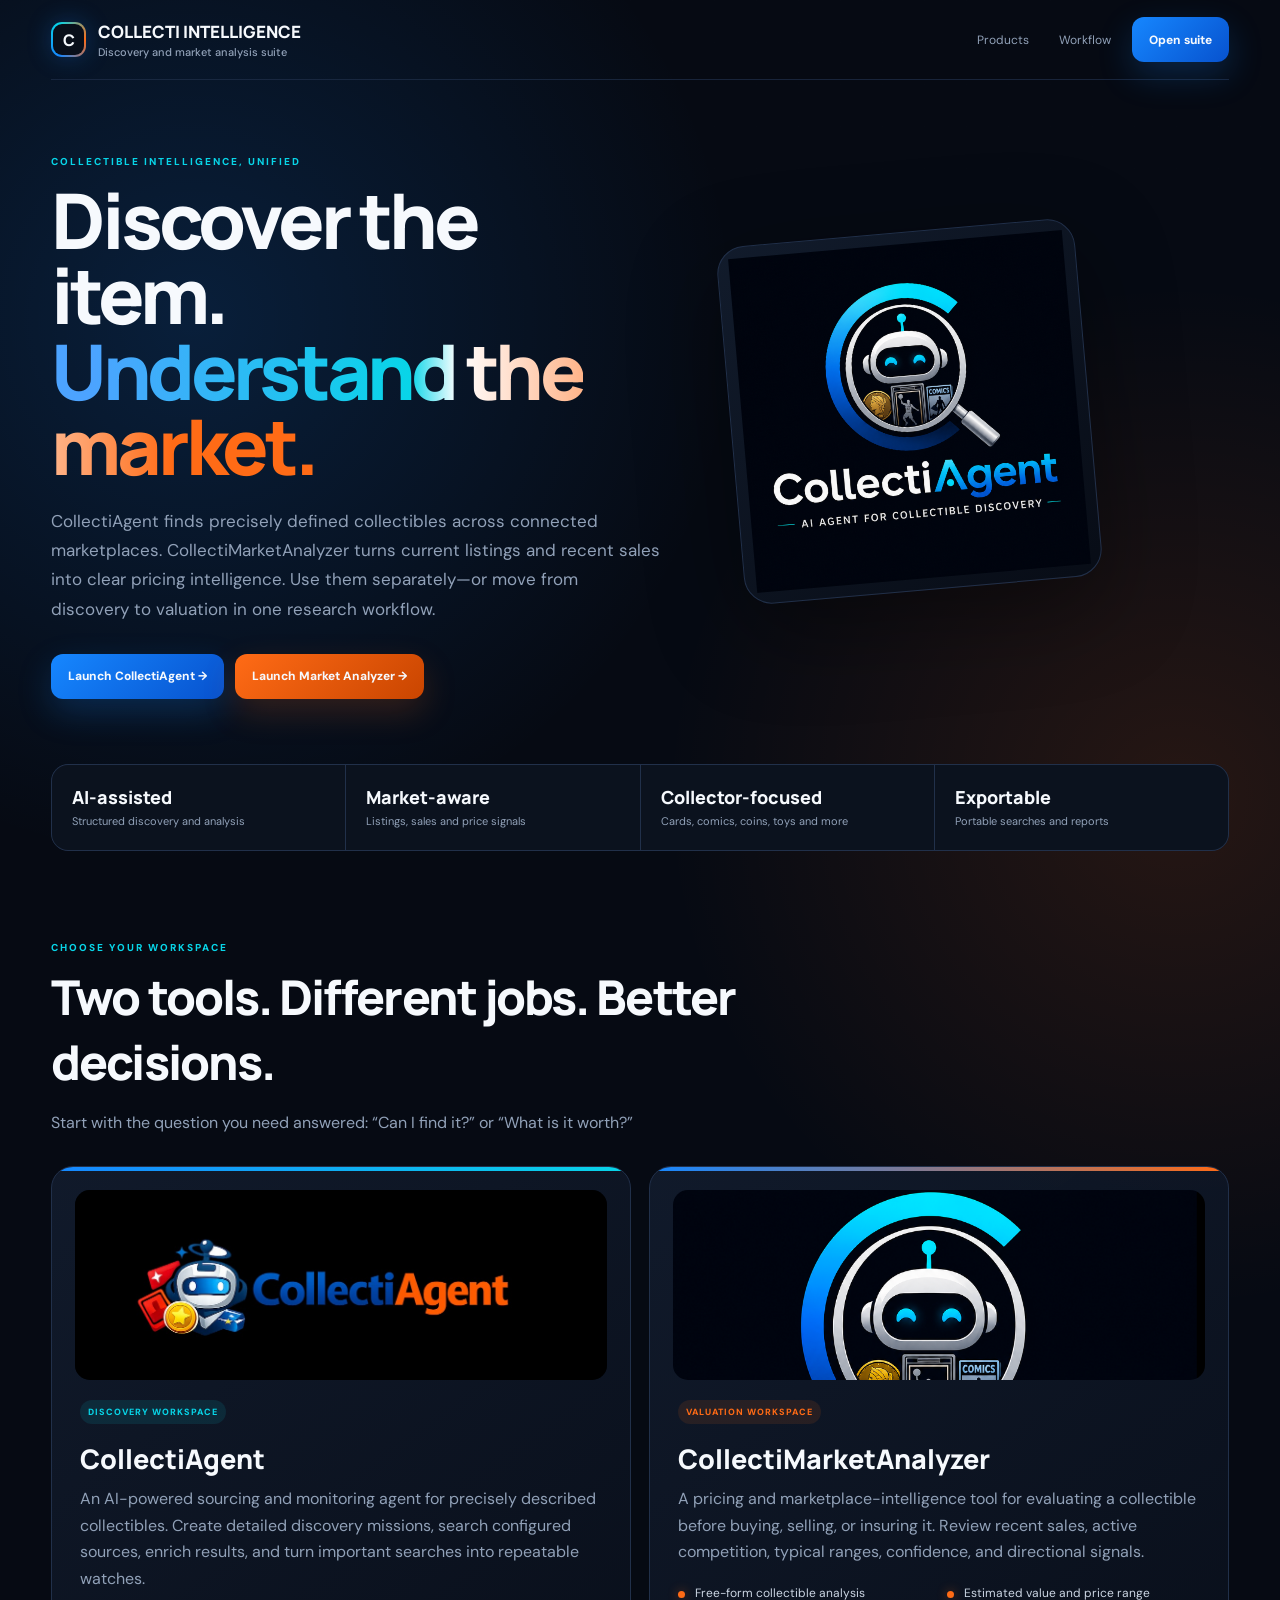
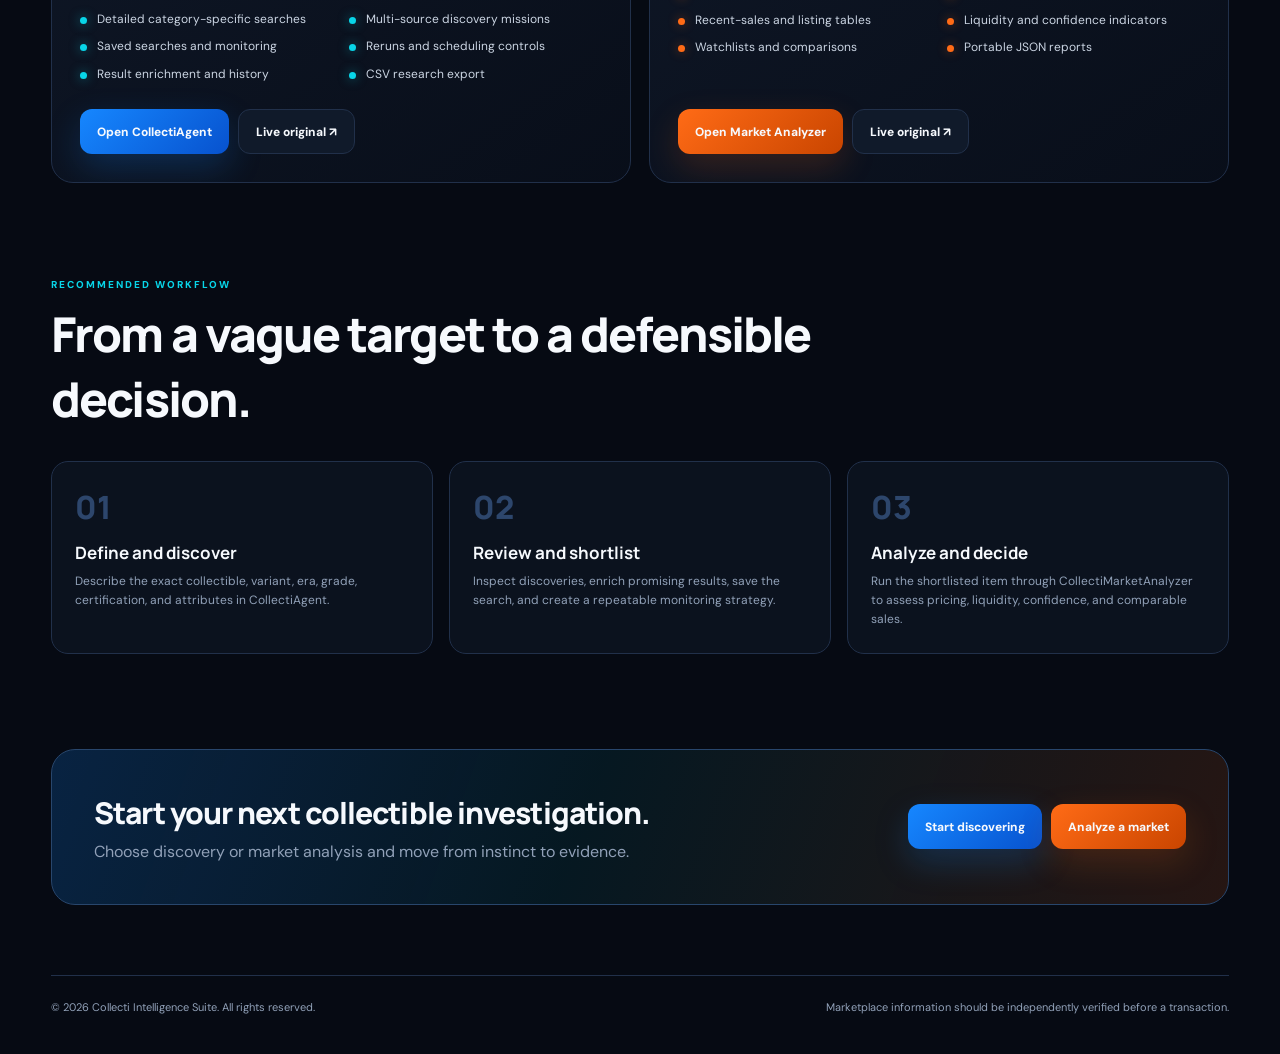
==== index.html @ 6632c027 "Add files via upload" ====
<!doctype html>
<html lang="en">
<head>
  <meta charset="utf-8">
  <meta name="viewport" content="width=device-width, initial-scale=1">
  <meta name="theme-color" content="#060a13">
  <meta name="description" content="Access CollectiAgent discovery and CollectiMarketAnalyzer pricing intelligence from one professional collectible research workspace.">
  <title>Collecti Intelligence Suite</title>
  <link rel="preconnect" href="https://fonts.googleapis.com">
  <link rel="preconnect" href="https://fonts.gstatic.com" crossorigin>
  <link href="https://fonts.googleapis.com/css2?family=DM+Sans:wght@400;500;600;700&family=Manrope:wght@500;600;700;800&display=swap" rel="stylesheet">
  <style>
    :root{--bg:#060a13;--panel:#0e1625;--line:#21304a;--ink:#f6f9fd;--muted:#91a1b8;--blue:#1687ff;--cyan:#08d5e8;--orange:#ff6b16;--green:#38d98a;--shadow:0 28px 90px rgba(0,0,0,.42)}
    *{box-sizing:border-box}html{scroll-behavior:smooth}body{margin:0;min-height:100%;color:var(--ink);font-family:'DM Sans',system-ui,sans-serif;background:radial-gradient(circle at 15% 12%,rgba(22,135,255,.17),transparent 34rem),radial-gradient(circle at 92% 30%,rgba(255,107,22,.13),transparent 32rem),var(--bg)}
    body:before{content:"";position:fixed;inset:0;pointer-events:none;opacity:.035;background-image:linear-gradient(rgba(255,255,255,.15) 1px,transparent 1px),linear-gradient(90deg,rgba(255,255,255,.15) 1px,transparent 1px);background-size:42px 42px;mask-image:linear-gradient(to bottom,black,transparent 72%)}
    a{color:inherit;text-decoration:none}.shell{position:relative;max-width:1480px;margin:auto;padding:0 clamp(20px,4vw,68px)}
    header{height:80px;display:flex;align-items:center;justify-content:space-between;gap:20px;border-bottom:1px solid rgba(33,48,74,.72)}.brand{display:flex;align-items:center;gap:12px;font:800 17px Manrope}.mark{width:35px;height:35px;border-radius:11px;background:conic-gradient(from 210deg,var(--blue),var(--cyan),var(--orange),var(--blue));padding:2px;box-shadow:0 0 25px rgba(22,135,255,.25)}.mark:after{content:"C";display:grid;place-items:center;width:100%;height:100%;border-radius:9px;background:#090f1a;font:800 16px Manrope}.brand span{color:var(--muted);font:500 11px 'DM Sans';display:block;margin-top:2px}.header-links{display:flex;align-items:center;gap:12px}.header-links>a:not(.button){font-size:12px;color:var(--muted);padding:9px}.header-links>a:hover{color:var(--ink)}
    .button{display:inline-flex;align-items:center;justify-content:center;gap:8px;min-height:45px;padding:0 17px;border-radius:12px;border:1px solid var(--line);font-size:12px;font-weight:800;transition:.2s ease;background:#101a2a}.button:hover{transform:translateY(-2px);border-color:#3b5278}.button.blue{border:0;background:linear-gradient(135deg,var(--blue),#0752ce);box-shadow:0 13px 34px rgba(22,135,255,.22)}.button.orange{border:0;background:linear-gradient(135deg,var(--orange),#c94500);box-shadow:0 13px 34px rgba(255,107,22,.18)}
    .hero{min-height:520px;display:grid;grid-template-columns:minmax(0,1.1fr) minmax(430px,.9fr);gap:70px;align-items:center;padding:75px 0 65px}.eyebrow{text-transform:uppercase;letter-spacing:.2em;font-size:10px;font-weight:800;color:var(--cyan)}h1{font:800 clamp(44px,6vw,78px)/.98 Manrope;letter-spacing:-.055em;margin:14px 0 24px;max-width:850px}.gradient{background:linear-gradient(90deg,#4ca3ff 5%,var(--cyan) 45%,#fff 51%,var(--orange) 82%);-webkit-background-clip:text;background-clip:text;color:transparent}.hero p{color:var(--muted);font-size:17px;line-height:1.72;max-width:700px;margin:0}.hero-actions{display:flex;gap:11px;flex-wrap:wrap;margin-top:30px}.suite-visual{position:relative;min-height:390px}.visual-card{position:absolute;width:72%;aspect-ratio:1;border:1px solid var(--line);border-radius:28px;background:linear-gradient(145deg,rgba(18,28,45,.96),rgba(8,13,23,.96));box-shadow:var(--shadow);overflow:hidden;display:grid;place-items:center}.visual-card img{width:94%;height:94%;object-fit:contain}.visual-card.agent{left:0;top:0;transform:rotate(-5deg)}.visual-card.market{right:0;bottom:0;transform:rotate(6deg)}.visual-card.market img{object-fit:cover}.signal{position:absolute;z-index:3;width:55px;height:55px;border-radius:50%;display:grid;place-items:center;background:#0c1422;border:1px solid #325070;left:48%;top:44%;box-shadow:0 0 40px rgba(8,213,232,.3);font-size:20px}
    .trust{display:grid;grid-template-columns:repeat(4,1fr);gap:1px;border:1px solid var(--line);border-radius:17px;overflow:hidden;background:var(--line);margin-bottom:90px}.trust div{padding:20px;background:#0b121e}.trust strong{display:block;font:800 18px Manrope}.trust span{color:var(--muted);font-size:11px}
    .section-head{max-width:760px;margin-bottom:30px}.section-head h2{font:800 clamp(30px,4vw,48px) Manrope;letter-spacing:-.04em;margin:10px 0}.section-head p{color:var(--muted);line-height:1.65}.products{display:grid;grid-template-columns:1fr 1fr;gap:18px;margin-bottom:95px}.product{position:relative;overflow:hidden;border:1px solid var(--line);border-radius:22px;background:linear-gradient(145deg,rgba(18,28,45,.92),rgba(9,15,26,.94));padding:28px;min-height:560px;display:flex;flex-direction:column}.product:before{content:"";position:absolute;inset:0 0 auto;height:4px;background:linear-gradient(90deg,var(--blue),var(--cyan))}.product.market:before{background:linear-gradient(90deg,var(--blue),var(--orange))}.logo-panel{height:190px;margin:-5px -5px 20px;border-radius:15px;background:#050a13;overflow:hidden;display:grid;place-items:center}.logo-panel img{width:100%;height:100%;object-fit:contain}.product.market .logo-panel img{object-fit:cover}.tag{align-self:flex-start;padding:6px 8px;border-radius:999px;background:rgba(8,213,232,.1);color:var(--cyan);font-size:9px;font-weight:800;text-transform:uppercase;letter-spacing:.11em}.market .tag{background:rgba(255,107,22,.1);color:var(--orange)}.product h3{font:800 27px Manrope;margin:16px 0 9px}.product>p{color:var(--muted);line-height:1.65;margin:0 0 19px}.features{list-style:none;padding:0;margin:0 0 26px;display:grid;grid-template-columns:1fr 1fr;gap:10px 16px}.features li{position:relative;padding-left:17px;color:#cbd5e3;font-size:12px;line-height:1.45}.features li:before{content:"";position:absolute;left:0;top:6px;width:7px;height:7px;border-radius:50%;background:var(--cyan);box-shadow:0 0 11px rgba(8,213,232,.5)}.market .features li:before{background:var(--orange);box-shadow:0 0 11px rgba(255,107,22,.45)}.product-actions{display:flex;gap:9px;flex-wrap:wrap;margin-top:auto}
    .workflow{display:grid;grid-template-columns:repeat(3,1fr);gap:16px;margin-bottom:95px}.step{padding:23px;border:1px solid var(--line);border-radius:17px;background:#0b121e}.step b{font:800 32px Manrope;color:#2d466c}.step h3{font:700 17px Manrope;margin:12px 0 8px}.step p{color:var(--muted);font-size:12px;line-height:1.6;margin:0}
    .cta{margin-bottom:70px;border:1px solid #28466c;border-radius:24px;padding:42px;background:linear-gradient(110deg,rgba(22,135,255,.2),rgba(8,213,232,.07) 45%,rgba(255,107,22,.13));display:flex;justify-content:space-between;align-items:center;gap:30px}.cta h2{font:800 30px Manrope;letter-spacing:-.03em;margin:0 0 8px}.cta p{color:var(--muted);margin:0}.cta-actions{display:flex;gap:9px;flex-wrap:wrap}footer{padding:24px 0 40px;border-top:1px solid var(--line);display:flex;justify-content:space-between;gap:20px;color:var(--muted);font-size:11px}
    @media(max-width:980px){.hero{grid-template-columns:1fr;padding-top:55px}.suite-visual{max-width:620px;width:100%;justify-self:center}.products{grid-template-columns:1fr}.product{min-height:auto}.trust{grid-template-columns:1fr 1fr}.workflow{grid-template-columns:1fr}.cta{align-items:flex-start;flex-direction:column}}
    @media(max-width:620px){header{height:68px}.header-links>a:not(.button){display:none}.hero{gap:35px;padding-top:45px}.hero p{font-size:15px}.suite-visual{min-height:310px}.visual-card{width:76%}.trust{grid-template-columns:1fr 1fr;margin-bottom:65px}.trust div{padding:15px}.products{margin-bottom:65px}.product{padding:18px}.logo-panel{height:155px}.features{grid-template-columns:1fr}.cta{padding:27px}.cta-actions,.cta-actions .button{width:100%}footer{flex-direction:column}}
  </style>
</head>
<body>
  <div class="shell">
    <header><a class="brand" href=""><i class="mark"></i><div>COLLECTI INTELLIGENCE <span>Discovery and market analysis suite</span></div></a><nav class="header-links"><a href="#products">Products</a><a href="#workflow">Workflow</a><a class="button blue" href="CollectiSuite.html">Open suite</a></nav></header>

    <main>
      <section class="hero">
        <div><div class="eyebrow">Collectible intelligence, unified</div><h1>Discover the item.<br><span class="gradient">Understand the market.</span></h1><p>CollectiAgent finds precisely defined collectibles across connected marketplaces. CollectiMarketAnalyzer turns current listings and recent sales into clear pricing intelligence. Use them separately—or move from discovery to valuation in one research workflow.</p><div class="hero-actions"><a class="button blue" href="collecti-agent/index.html">Launch CollectiAgent →</a><a class="button orange" href="market-analyzer/index.html">Launch Market Analyzer →</a></div></div>
        <div class="suite-visual" aria-label="CollectiAgent and CollectiMarketAnalyzer product logos"><div class="visual-card agent"><img src="assets/collecti-agent-logo.png" alt="CollectiAgent"></div></div>
      </section>

      <section class="trust" aria-label="Suite capabilities"><div><strong>AI-assisted</strong><span>Structured discovery and analysis</span></div><div><strong>Market-aware</strong><span>Listings, sales and price signals</span></div><div><strong>Collector-focused</strong><span>Cards, comics, coins, toys and more</span></div><div><strong>Exportable</strong><span>Portable searches and reports</span></div></section>

      <section id="products"><div class="section-head"><div class="eyebrow">Choose your workspace</div><h2>Two tools. Different jobs. Better decisions.</h2><p>Start with the question you need answered: “Can I find it?” or “What is it worth?”</p></div>
        <div class="products">
          <article class="product"><div class="logo-panel"><img src="assets/collecti-agent-logo-cut.png" alt="CollectiAgent logo"></div><span class="tag">Discovery workspace</span><h3>CollectiAgent</h3><p>An AI-powered sourcing and monitoring agent for precisely described collectibles. Create detailed discovery missions, search configured sources, enrich results, and turn important searches into repeatable watches.</p><ul class="features"><li>Detailed category-specific searches</li><li>Multi-source discovery missions</li><li>Saved searches and monitoring</li><li>Reruns and scheduling controls</li><li>Result enrichment and history</li><li>CSV research export</li></ul><div class="product-actions"><a class="button blue" href="collecti-agent/index.html">Open CollectiAgent</a><a class="button" href="https://collecti-agent.replit.app" target="_blank" rel="noopener">Live original ↗</a></div></article>
          <article class="product market"><div class="logo-panel"><img src="assets/collecti-market-logo-long.png" alt="CollectiMarketAnalyzer logo"></div><span class="tag">Valuation workspace</span><h3>CollectiMarketAnalyzer</h3><p>A pricing and marketplace-intelligence tool for evaluating a collectible before buying, selling, or insuring it. Review recent sales, active competition, typical ranges, confidence, and directional signals.</p><ul class="features"><li>Free-form collectible analysis</li><li>Estimated value and price range</li><li>Recent-sales and listing tables</li><li>Liquidity and confidence indicators</li><li>Watchlists and comparisons</li><li>Portable JSON reports</li></ul><div class="product-actions"><a class="button orange" href="market-analyzer/index.html">Open Market Analyzer</a><a class="button" href="https://bay-trends.replit.app" target="_blank" rel="noopener">Live original ↗</a></div></article>
        </div>
      </section>

      <section id="workflow"><div class="section-head"><div class="eyebrow">Recommended workflow</div><h2>From a vague target to a defensible decision.</h2></div><div class="workflow"><article class="step"><b>01</b><h3>Define and discover</h3><p>Describe the exact collectible, variant, era, grade, certification, and attributes in CollectiAgent.</p></article><article class="step"><b>02</b><h3>Review and shortlist</h3><p>Inspect discoveries, enrich promising results, save the search, and create a repeatable monitoring strategy.</p></article><article class="step"><b>03</b><h3>Analyze and decide</h3><p>Run the shortlisted item through CollectiMarketAnalyzer to assess pricing, liquidity, confidence, and comparable sales.</p></article></div></section>

      <section class="cta"><div><h2>Start your next collectible investigation.</h2><p>Choose discovery or market analysis and move from instinct to evidence.</p></div><div class="cta-actions"><a class="button blue" href="collecti-agent/index.html">Start discovering</a><a class="button orange" href="market-analyzer/index.html">Analyze a market</a></div></section>
    </main>
    <footer><span>© 2026 Collecti Intelligence Suite. All rights reserved.</span><span>Marketplace information should be independently verified before a transaction.</span></footer>
  </div>
</body>
</html>
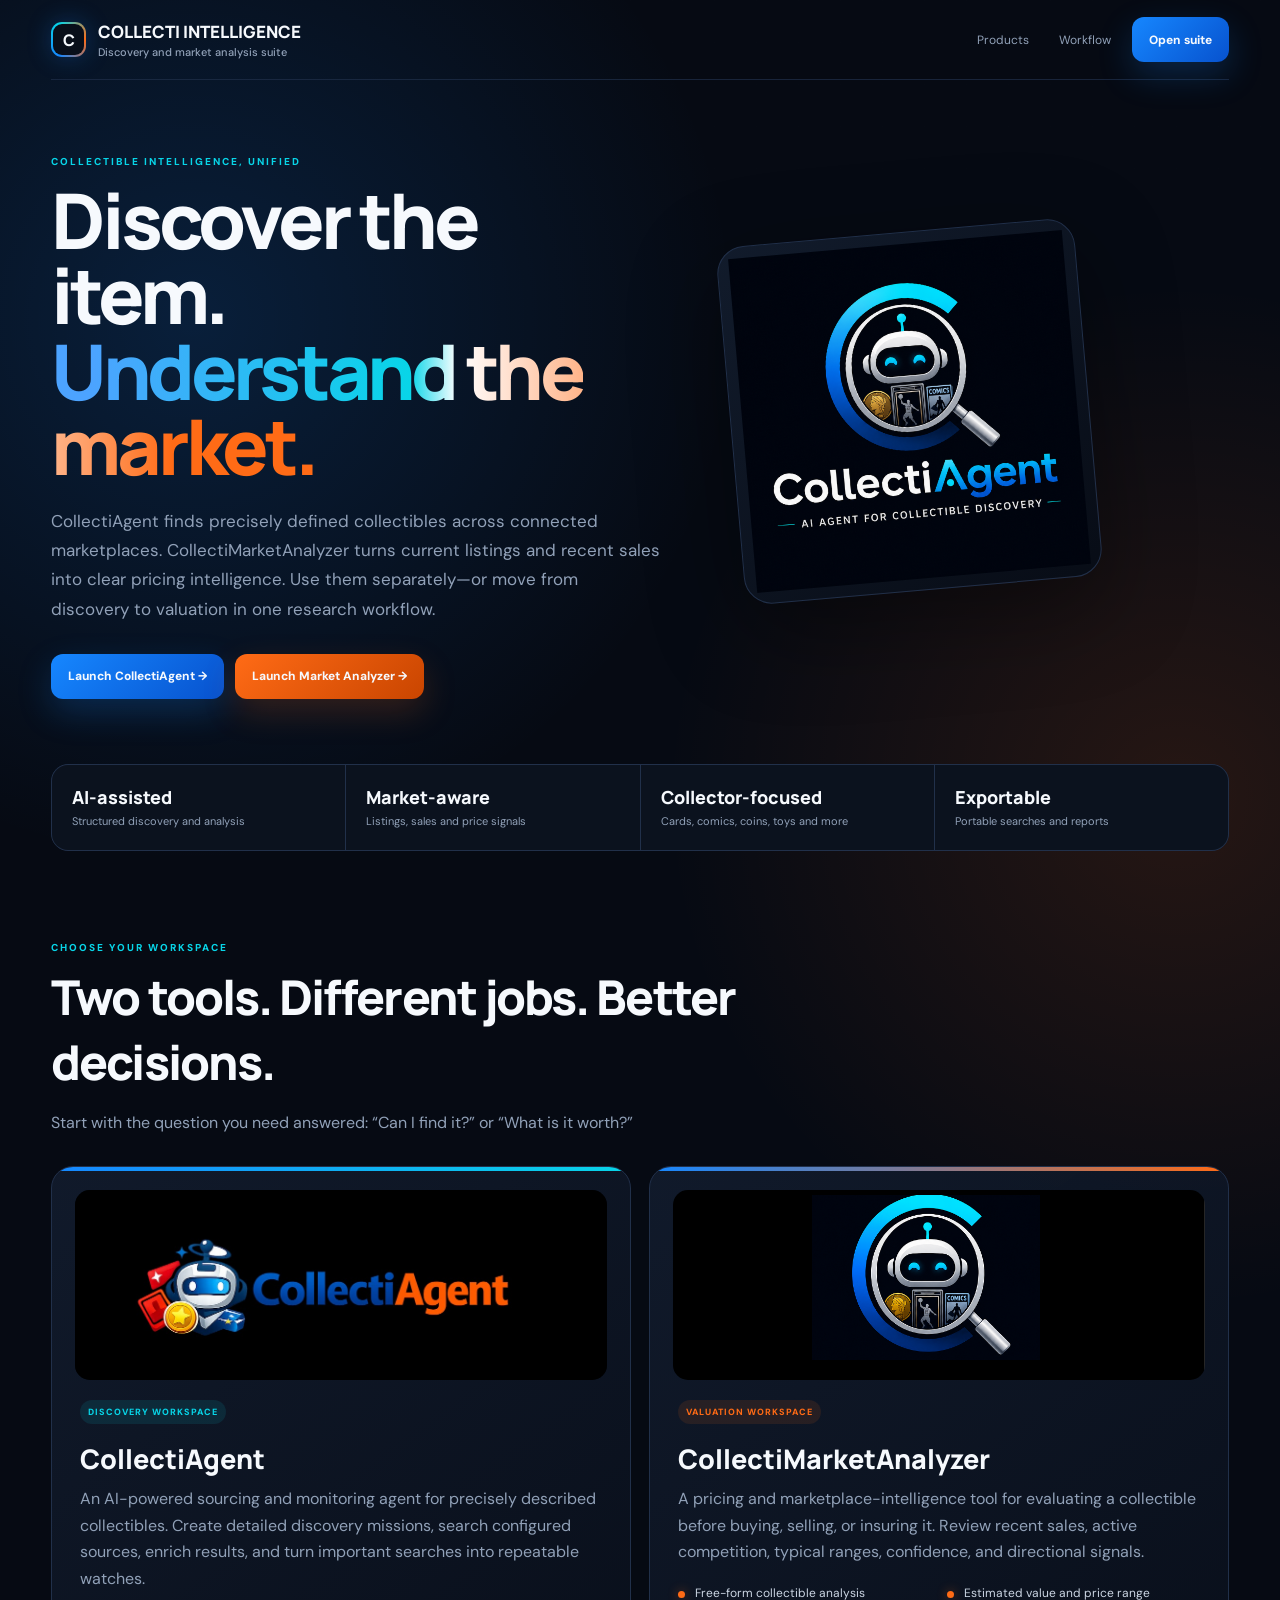
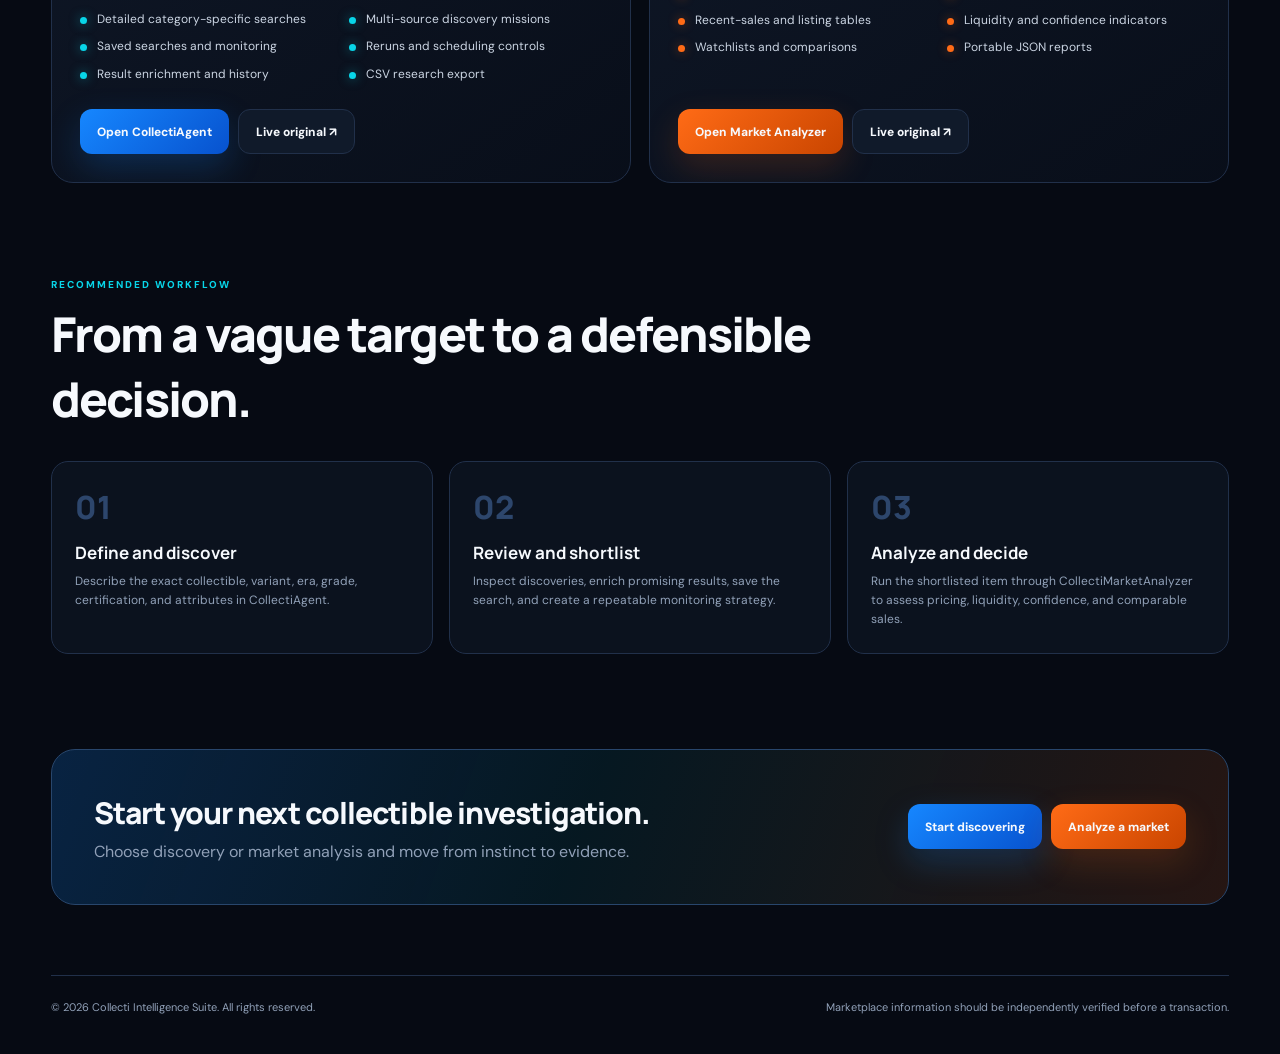
==== commit 4591e28a: "Add files via upload" ====
--- a/index.html
+++ b/index.html
@@ -32,7 +32,7 @@
     <main>
       <section class="hero">
         <div><div class="eyebrow">Collectible intelligence, unified</div><h1>Discover the item.<br><span class="gradient">Understand the market.</span></h1><p>CollectiAgent finds precisely defined collectibles across connected marketplaces. CollectiMarketAnalyzer turns current listings and recent sales into clear pricing intelligence. Use them separately—or move from discovery to valuation in one research workflow.</p><div class="hero-actions"><a class="button blue" href="collecti-agent/index.html">Launch CollectiAgent →</a><a class="button orange" href="market-analyzer/index.html">Launch Market Analyzer →</a></div></div>
-        <div class="suite-visual" aria-label="CollectiAgent and CollectiMarketAnalyzer product logos"><div class="visual-card agent"><img src="assets/collecti-agent-logo.png" alt="CollectiAgent"></div></div>
+        <div class="suite-visual" aria-label="CollectiAgent and CollectiMarketAnalyzer product logos"><div class="visual-card agent"><img src="assets/collecti-agent-angle.png" alt="CollectiAgent"></div></div>
       </section>
 
       <section class="trust" aria-label="Suite capabilities"><div><strong>AI-assisted</strong><span>Structured discovery and analysis</span></div><div><strong>Market-aware</strong><span>Listings, sales and price signals</span></div><div><strong>Collector-focused</strong><span>Cards, comics, coins, toys and more</span></div><div><strong>Exportable</strong><span>Portable searches and reports</span></div></section>
@@ -40,7 +40,7 @@
       <section id="products"><div class="section-head"><div class="eyebrow">Choose your workspace</div><h2>Two tools. Different jobs. Better decisions.</h2><p>Start with the question you need answered: “Can I find it?” or “What is it worth?”</p></div>
         <div class="products">
           <article class="product"><div class="logo-panel"><img src="assets/collecti-agent-logo-cut.png" alt="CollectiAgent logo"></div><span class="tag">Discovery workspace</span><h3>CollectiAgent</h3><p>An AI-powered sourcing and monitoring agent for precisely described collectibles. Create detailed discovery missions, search configured sources, enrich results, and turn important searches into repeatable watches.</p><ul class="features"><li>Detailed category-specific searches</li><li>Multi-source discovery missions</li><li>Saved searches and monitoring</li><li>Reruns and scheduling controls</li><li>Result enrichment and history</li><li>CSV research export</li></ul><div class="product-actions"><a class="button blue" href="collecti-agent/index.html">Open CollectiAgent</a><a class="button" href="https://collecti-agent.replit.app" target="_blank" rel="noopener">Live original ↗</a></div></article>
-          <article class="product market"><div class="logo-panel"><img src="assets/collecti-market-logo-long.png" alt="CollectiMarketAnalyzer logo"></div><span class="tag">Valuation workspace</span><h3>CollectiMarketAnalyzer</h3><p>A pricing and marketplace-intelligence tool for evaluating a collectible before buying, selling, or insuring it. Review recent sales, active competition, typical ranges, confidence, and directional signals.</p><ul class="features"><li>Free-form collectible analysis</li><li>Estimated value and price range</li><li>Recent-sales and listing tables</li><li>Liquidity and confidence indicators</li><li>Watchlists and comparisons</li><li>Portable JSON reports</li></ul><div class="product-actions"><a class="button orange" href="market-analyzer/index.html">Open Market Analyzer</a><a class="button" href="https://bay-trends.replit.app" target="_blank" rel="noopener">Live original ↗</a></div></article>
+          <article class="product market"><div class="logo-panel"><img src="assets/collecti-agent-market.png" alt="CollectiMarketAnalyzer logo"></div><span class="tag">Valuation workspace</span><h3>CollectiMarketAnalyzer</h3><p>A pricing and marketplace-intelligence tool for evaluating a collectible before buying, selling, or insuring it. Review recent sales, active competition, typical ranges, confidence, and directional signals.</p><ul class="features"><li>Free-form collectible analysis</li><li>Estimated value and price range</li><li>Recent-sales and listing tables</li><li>Liquidity and confidence indicators</li><li>Watchlists and comparisons</li><li>Portable JSON reports</li></ul><div class="product-actions"><a class="button orange" href="market-analyzer/index.html">Open Market Analyzer</a><a class="button" href="https://bay-trends.replit.app" target="_blank" rel="noopener">Live original ↗</a></div></article>
         </div>
       </section>
 
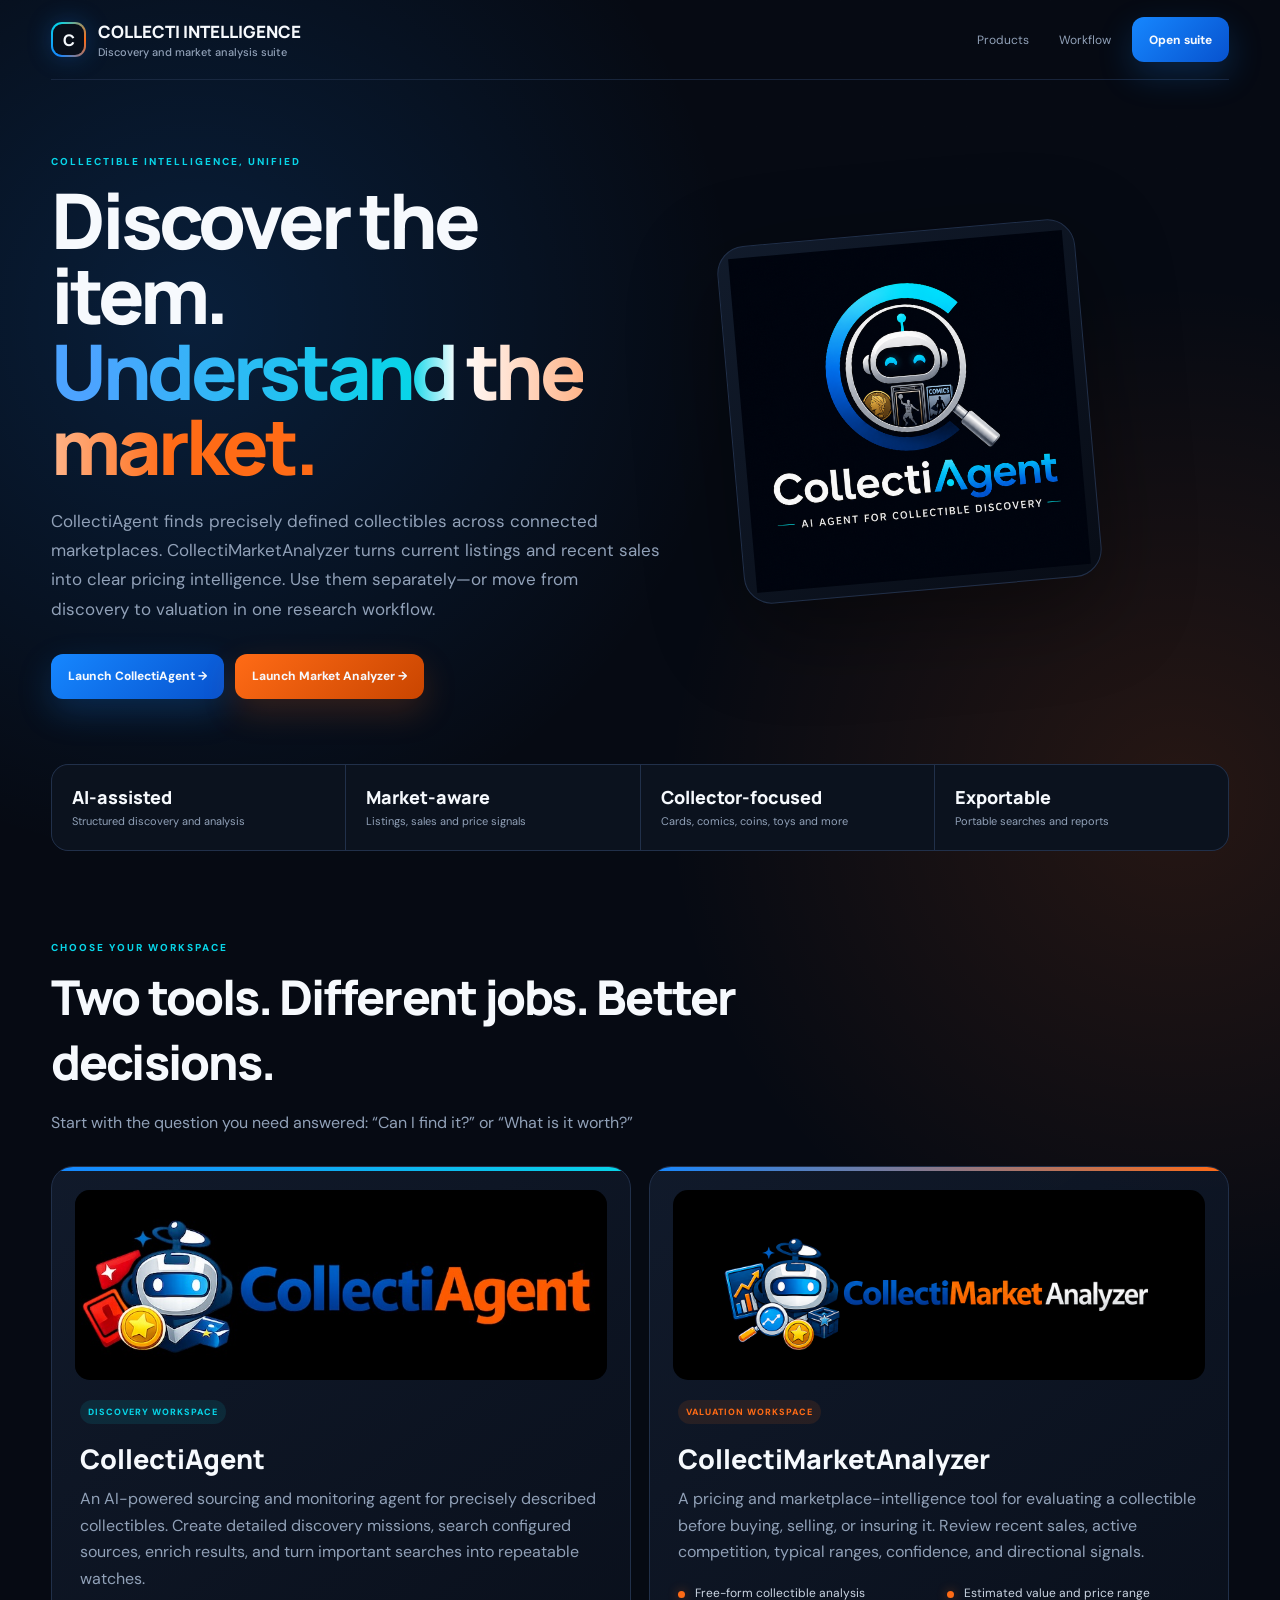
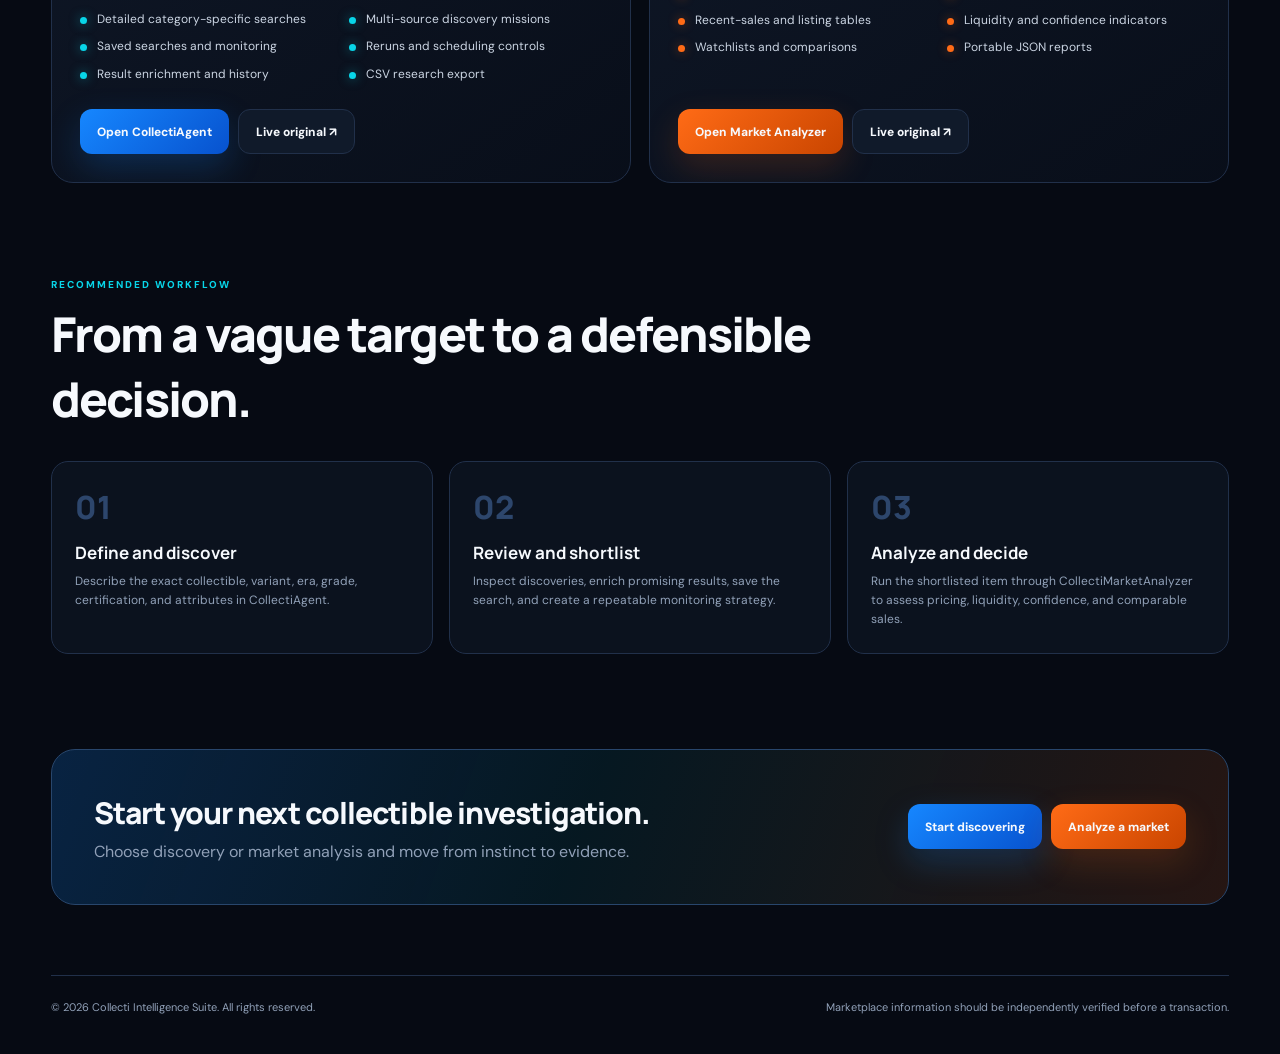
==== commit 19ec4727: "Add files via upload" ====
--- a/index.html
+++ b/index.html
@@ -39,8 +39,8 @@
 
       <section id="products"><div class="section-head"><div class="eyebrow">Choose your workspace</div><h2>Two tools. Different jobs. Better decisions.</h2><p>Start with the question you need answered: “Can I find it?” or “What is it worth?”</p></div>
         <div class="products">
-          <article class="product"><div class="logo-panel"><img src="assets/collecti-agent-logo-cut.png" alt="CollectiAgent logo"></div><span class="tag">Discovery workspace</span><h3>CollectiAgent</h3><p>An AI-powered sourcing and monitoring agent for precisely described collectibles. Create detailed discovery missions, search configured sources, enrich results, and turn important searches into repeatable watches.</p><ul class="features"><li>Detailed category-specific searches</li><li>Multi-source discovery missions</li><li>Saved searches and monitoring</li><li>Reruns and scheduling controls</li><li>Result enrichment and history</li><li>CSV research export</li></ul><div class="product-actions"><a class="button blue" href="collecti-agent/index.html">Open CollectiAgent</a><a class="button" href="https://collecti-agent.replit.app" target="_blank" rel="noopener">Live original ↗</a></div></article>
-          <article class="product market"><div class="logo-panel"><img src="assets/collecti-agent-market.png" alt="CollectiMarketAnalyzer logo"></div><span class="tag">Valuation workspace</span><h3>CollectiMarketAnalyzer</h3><p>A pricing and marketplace-intelligence tool for evaluating a collectible before buying, selling, or insuring it. Review recent sales, active competition, typical ranges, confidence, and directional signals.</p><ul class="features"><li>Free-form collectible analysis</li><li>Estimated value and price range</li><li>Recent-sales and listing tables</li><li>Liquidity and confidence indicators</li><li>Watchlists and comparisons</li><li>Portable JSON reports</li></ul><div class="product-actions"><a class="button orange" href="market-analyzer/index.html">Open Market Analyzer</a><a class="button" href="https://bay-trends.replit.app" target="_blank" rel="noopener">Live original ↗</a></div></article>
+          <article class="product"><div class="logo-panel"><img src="assets/collecti-agent-banner-logo.png" alt="CollectiAgent logo"></div><span class="tag">Discovery workspace</span><h3>CollectiAgent</h3><p>An AI-powered sourcing and monitoring agent for precisely described collectibles. Create detailed discovery missions, search configured sources, enrich results, and turn important searches into repeatable watches.</p><ul class="features"><li>Detailed category-specific searches</li><li>Multi-source discovery missions</li><li>Saved searches and monitoring</li><li>Reruns and scheduling controls</li><li>Result enrichment and history</li><li>CSV research export</li></ul><div class="product-actions"><a class="button blue" href="collecti-agent/index.html">Open CollectiAgent</a><a class="button" href="https://collecti-agent.replit.app" target="_blank" rel="noopener">Live original ↗</a></div></article>
+          <article class="product market"><div class="logo-panel"><img src="assets/collecti-market-banner-2.png" alt="CollectiMarketAnalyzer logo"></div><span class="tag">Valuation workspace</span><h3>CollectiMarketAnalyzer</h3><p>A pricing and marketplace-intelligence tool for evaluating a collectible before buying, selling, or insuring it. Review recent sales, active competition, typical ranges, confidence, and directional signals.</p><ul class="features"><li>Free-form collectible analysis</li><li>Estimated value and price range</li><li>Recent-sales and listing tables</li><li>Liquidity and confidence indicators</li><li>Watchlists and comparisons</li><li>Portable JSON reports</li></ul><div class="product-actions"><a class="button orange" href="market-analyzer/index.html">Open Market Analyzer</a><a class="button" href="https://bay-trends.replit.app" target="_blank" rel="noopener">Live original ↗</a></div></article>
         </div>
       </section>
 
